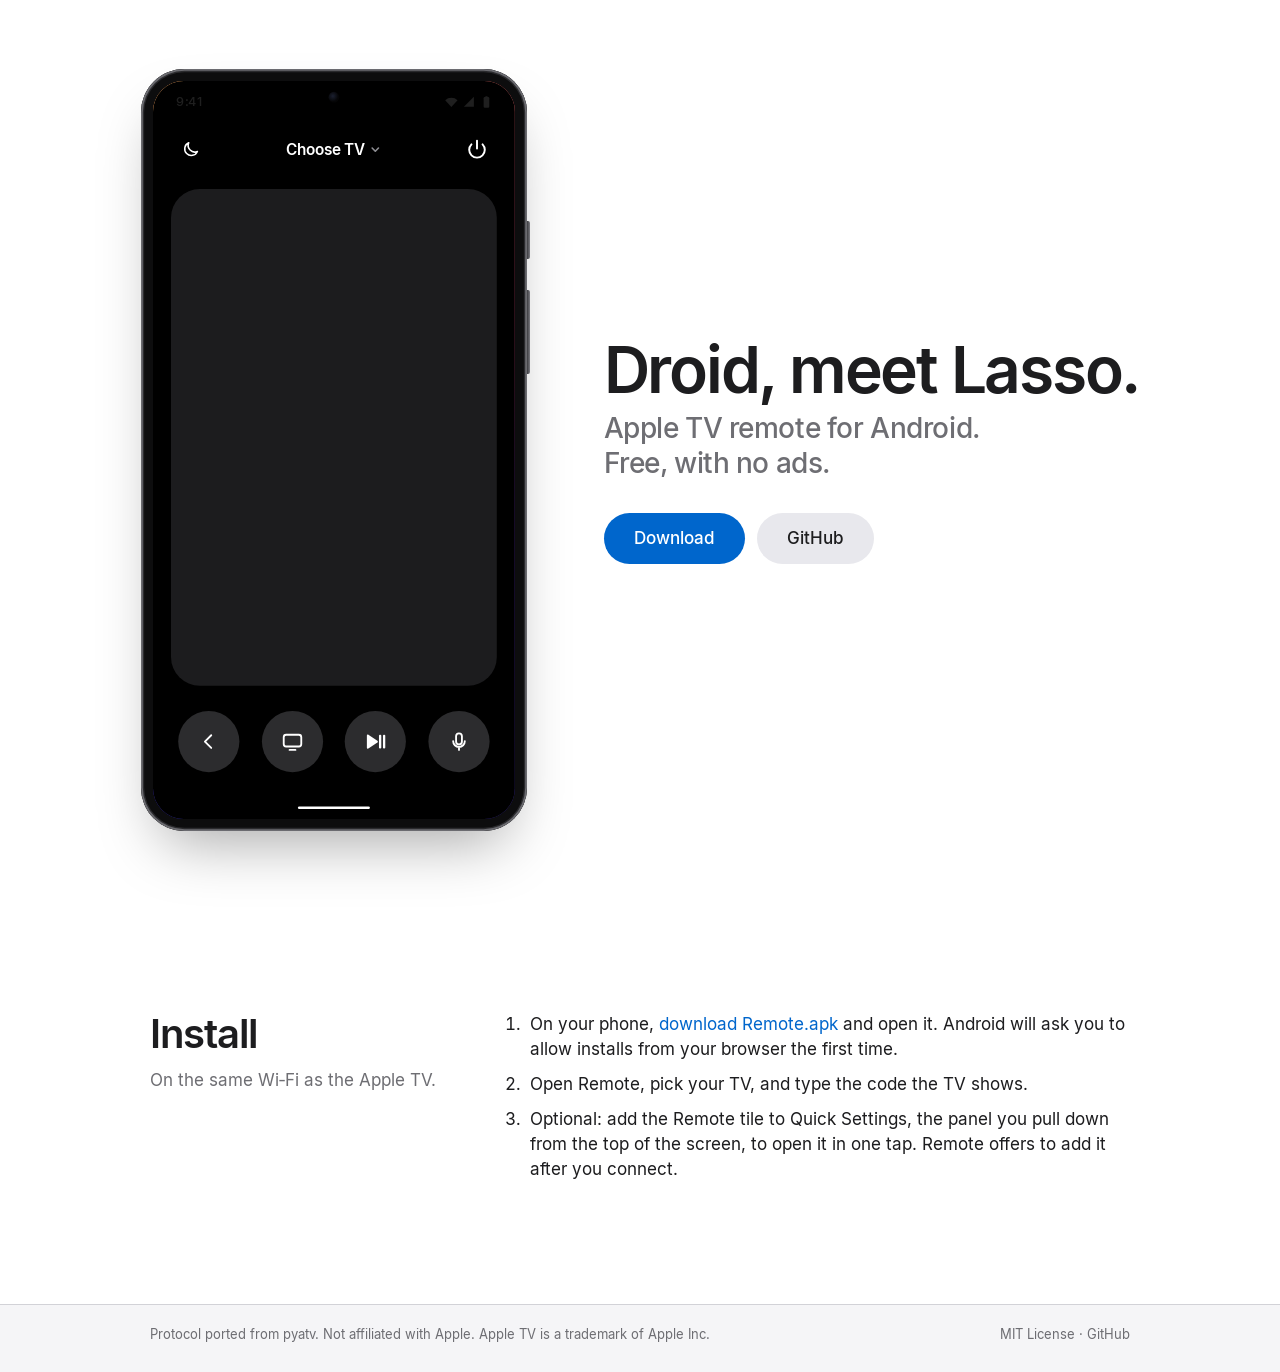
==== docs/index.html @ 144ef59c "Remote: an Apple TV remote for Android Talks to Apple TVs directly over Wi-Fi with the Companion pro" ====
<!doctype html>
<html lang="en">
<head>
<meta charset="utf-8">
<meta name="viewport" content="width=device-width, initial-scale=1">
<title>Remote: Apple TV remote for Android</title>
<meta name="description" content="A free, open-source Apple TV remote for Android, with no ads. It pairs with your TV and talks to it directly over Wi&#8209;Fi, the way the iPhone's remote does.">
<link rel="canonical" href="https://dvdsgl.github.io/tv-remote/">
<meta name="theme-color" content="#ffffff">

<meta property="og:type" content="website">
<meta property="og:site_name" content="Remote">
<meta property="og:url" content="https://dvdsgl.github.io/tv-remote/">
<meta property="og:title" content="Remote: Apple TV remote for Android">
<meta property="og:description" content="An open-source Apple TV remote for Android. It pairs with your TV and controls it over Wi&#8209;Fi.">
<meta property="og:image" content="https://dvdsgl.github.io/tv-remote/og.png">
<meta property="og:image:width" content="1200">
<meta property="og:image:height" content="630">
<meta property="og:image:alt" content="Remote on an Android phone and an unfolded foldable, next to the line: Droid, meet Lasso.">
<meta property="og:video" content="https://dvdsgl.github.io/tv-remote/og.mp4">
<meta property="og:video:secure_url" content="https://dvdsgl.github.io/tv-remote/og.mp4">
<meta property="og:video:type" content="video/mp4">
<meta property="og:video:width" content="1200">
<meta property="og:video:height" content="630">
<meta name="twitter:card" content="summary_large_image">
<meta name="twitter:title" content="Remote: Apple TV remote for Android">
<meta name="twitter:description" content="An open-source Apple TV remote for Android. It pairs with your TV and controls it over Wi&#8209;Fi.">
<meta name="twitter:image" content="https://dvdsgl.github.io/tv-remote/og.png">
<meta name="twitter:image:alt" content="Remote on an Android phone and an unfolded foldable, next to the line: Droid, meet Lasso.">

<link rel="icon" href="icon.svg?v=1fe44487" type="image/svg+xml">
<link rel="apple-touch-icon" href="icon.png?v=a7640735">
<link rel="alternate" type="text/plain" href="llms.txt" title="llms.txt">
<link rel="stylesheet" href="demo.css?v=3fcc8a46">
<style>
  @font-face { font-family: Inter; font-weight: 400; font-display: swap; src: url(fonts/inter_regular.ttf); }
  @font-face { font-family: Inter; font-weight: 500; font-display: swap; src: url(fonts/inter_medium.ttf); }
  @font-face { font-family: Inter; font-weight: 600; font-display: swap; src: url(fonts/inter_semibold.ttf); }
  :root { --ink: #1d1d1f; --dim: #6e6e73; --band: #f5f5f7; --rule: #d2d2d7; --link: #0066cc; }
  * { box-sizing: border-box; }
  html { background: #fff; color: var(--ink); font: 400 17px/1.47 Inter, system-ui, sans-serif;
    -webkit-font-smoothing: antialiased; text-rendering: optimizeLegibility; }
  body { margin: 0; }
  a { color: var(--link); text-decoration: none; }
  a:hover { text-decoration: underline; }
  img { display: block; max-width: 100%; height: auto; }
  .wrap { width: min(980px, 100% - 48px); margin: 0 auto; }

  /* The hero fills one screen: phone and copy stacked (portrait) or side by side (landscape). */
  .hero { min-height: 100svh; display: flex; flex-direction: column; align-items: center; justify-content: center;
    gap: 24px; padding: 20px 20px 28px; text-align: center; }
  .hero .demo { --s: min(var(--sh), var(--sw)); }
  .copy { display: flex; flex-direction: column; align-items: center; gap: 24px; }
  .actions { display: flex; flex-wrap: wrap; justify-content: center; gap: 12px; }
  .github { background: #e8e8ed; color: var(--ink); padding: 13px 30px; border-radius: 980px; font-weight: 500; font-size: 17px; }
  .github:hover { background: #dcdce1; text-decoration: none; }
  h1 { font-size: clamp(34px, 9.5vw, 80px); line-height: 1.05; font-weight: 600; letter-spacing: -0.035em; margin: 0; }
  .sub { font-size: clamp(19px, 4.6vw, 28px); line-height: 1.25; font-weight: 500; letter-spacing: -0.015em; color: var(--dim); margin: 8px 0 0; }
  @media (orientation: landscape) {
    .hero { flex-direction: row; gap: clamp(32px, 6vw, 96px); padding: 32px 40px; text-align: left; }
    .copy { align-items: flex-start; gap: 32px; }
    .actions { justify-content: flex-start; }
    h1 { font-size: clamp(36px, 5vw, 84px); }
  }
  .download { background: var(--link); color: #fff; padding: 13px 30px; border-radius: 980px; font-weight: 500; font-size: 17px; }
  .corner-download { position: fixed; z-index: 10; top: 16px; right: 16px; width: 40px; height: 40px; border-radius: 50%;
    background: var(--link); display: flex; align-items: center; justify-content: center; box-shadow: 0 2px 10px rgba(0,0,0,.12); }
  .corner-download:hover { background: #0077ed; text-decoration: none; }
  /* Side by side, Download is always in view. */
  @media (orientation: landscape) { .corner-download { display: none; } }
  .download:hover { background: #0077ed; text-decoration: none; }


  .install h2 { font-size: 40px; line-height: 1.1; font-weight: 600; letter-spacing: -0.025em; margin: 0; }

  .install { padding: 112px 0; }
  .install .wrap { display: grid; grid-template-columns: 300px 1fr; gap: 56px; align-items: start; }
  .install p { color: var(--dim); margin: 12px 0 0; }
  .steps { margin: 0; padding-left: 1.2em; color: var(--ink); }
  .steps li { margin: 0 0 10px; padding-left: 4px; }

  footer { background: var(--band); border-top: 1px solid var(--rule); padding: 20px 0 28px; font-size: 13px; color: var(--dim); }
  footer .wrap { display: flex; justify-content: space-between; gap: 24px; flex-wrap: wrap; }
  footer a { color: var(--dim); }

  /* hero-sizes:start (generated by tools/hero_sizes.py) */
  @media (orientation: portrait) and (max-width: 439px) {
    .hero { --sh: .3; --sw: .3; }
    @media (min-height: 360px) { .hero { --sh: 0.280; } }
    @media (min-height: 380px) { .hero { --sh: 0.280; } }
    @media (min-height: 400px) { .hero { --sh: 0.280; } }
    @media (min-height: 420px) { .hero { --sh: 0.280; } }
    @media (min-height: 440px) { .hero { --sh: 0.280; } }
    @media (min-height: 460px) { .hero { --sh: 0.280; } }
    @media (min-height: 480px) { .hero { --sh: 0.280; } }
    @media (min-height: 500px) { .hero { --sh: 0.280; } }
    @media (min-height: 520px) { .hero { --sh: 0.280; } }
    @media (min-height: 540px) { .hero { --sh: 0.283; } }
    @media (min-height: 560px) { .hero { --sh: 0.307; } }
    @media (min-height: 580px) { .hero { --sh: 0.331; } }
    @media (min-height: 600px) { .hero { --sh: 0.354; } }
    @media (min-height: 620px) { .hero { --sh: 0.378; } }
    @media (min-height: 640px) { .hero { --sh: 0.401; } }
    @media (min-height: 660px) { .hero { --sh: 0.425; } }
    @media (min-height: 680px) { .hero { --sh: 0.449; } }
    @media (min-height: 700px) { .hero { --sh: 0.472; } }
    @media (min-height: 720px) { .hero { --sh: 0.496; } }
    @media (min-height: 740px) { .hero { --sh: 0.519; } }
    @media (min-height: 760px) { .hero { --sh: 0.543; } }
    @media (min-height: 780px) { .hero { --sh: 0.567; } }
    @media (min-height: 800px) { .hero { --sh: 0.590; } }
    @media (min-height: 820px) { .hero { --sh: 0.614; } }
    @media (min-height: 840px) { .hero { --sh: 0.638; } }
    @media (min-height: 860px) { .hero { --sh: 0.661; } }
    @media (min-height: 880px) { .hero { --sh: 0.685; } }
    @media (min-height: 900px) { .hero { --sh: 0.708; } }
    @media (min-height: 920px) { .hero { --sh: 0.732; } }
    @media (min-height: 940px) { .hero { --sh: 0.756; } }
    @media (min-height: 960px) { .hero { --sh: 0.779; } }
    @media (min-height: 980px) { .hero { --sh: 0.803; } }
    @media (min-height: 1000px) { .hero { --sh: 0.826; } }
    @media (min-height: 1020px) { .hero { --sh: 0.850; } }
    @media (min-height: 1040px) { .hero { --sh: 0.874; } }
    @media (min-height: 1060px) { .hero { --sh: 0.897; } }
    @media (min-height: 1080px) { .hero { --sh: 0.921; } }
    @media (min-height: 1100px) { .hero { --sh: 0.945; } }
    @media (min-height: 1120px) { .hero { --sh: 0.950; } }
    @media (min-height: 1140px) { .hero { --sh: 0.950; } }
    @media (min-height: 1160px) { .hero { --sh: 0.950; } }
    @media (min-height: 1180px) { .hero { --sh: 0.950; } }
    @media (min-height: 1200px) { .hero { --sh: 0.950; } }
    @media (min-height: 1220px) { .hero { --sh: 0.950; } }
    @media (min-height: 1240px) { .hero { --sh: 0.950; } }
    @media (min-height: 1260px) { .hero { --sh: 0.950; } }
    @media (min-height: 1280px) { .hero { --sh: 0.950; } }
    @media (min-height: 1300px) { .hero { --sh: 0.950; } }
    @media (min-height: 1320px) { .hero { --sh: 0.950; } }
    @media (min-height: 1340px) { .hero { --sh: 0.950; } }
    @media (min-height: 1360px) { .hero { --sh: 0.950; } }
    @media (min-height: 1380px) { .hero { --sh: 0.950; } }
    @media (min-height: 1400px) { .hero { --sh: 0.950; } }
    @media (min-height: 1420px) { .hero { --sh: 0.950; } }
    @media (min-height: 1440px) { .hero { --sh: 0.950; } }
    @media (min-width: 280px) { .hero { --sw: 0.542; } }
    @media (min-width: 300px) { .hero { --sw: 0.581; } }
    @media (min-width: 320px) { .hero { --sw: 0.619; } }
    @media (min-width: 340px) { .hero { --sw: 0.658; } }
    @media (min-width: 360px) { .hero { --sw: 0.697; } }
    @media (min-width: 380px) { .hero { --sw: 0.735; } }
    @media (min-width: 400px) { .hero { --sw: 0.774; } }
    @media (min-width: 420px) { .hero { --sw: 0.813; } }
  }
  @media (orientation: portrait) and (min-width: 440px) and (max-width: 599px) {
    .hero { --sh: .3; --sw: .3; }
    @media (min-height: 360px) { .hero { --sh: 0.280; } }
    @media (min-height: 380px) { .hero { --sh: 0.280; } }
    @media (min-height: 400px) { .hero { --sh: 0.280; } }
    @media (min-height: 420px) { .hero { --sh: 0.280; } }
    @media (min-height: 440px) { .hero { --sh: 0.280; } }
    @media (min-height: 460px) { .hero { --sh: 0.280; } }
    @media (min-height: 480px) { .hero { --sh: 0.280; } }
    @media (min-height: 500px) { .hero { --sh: 0.280; } }
    @media (min-height: 520px) { .hero { --sh: 0.280; } }
    @media (min-height: 540px) { .hero { --sh: 0.280; } }
    @media (min-height: 560px) { .hero { --sh: 0.280; } }
    @media (min-height: 580px) { .hero { --sh: 0.300; } }
    @media (min-height: 600px) { .hero { --sh: 0.323; } }
    @media (min-height: 620px) { .hero { --sh: 0.347; } }
    @media (min-height: 640px) { .hero { --sh: 0.371; } }
    @media (min-height: 660px) { .hero { --sh: 0.394; } }
    @media (min-height: 680px) { .hero { --sh: 0.418; } }
    @media (min-height: 700px) { .hero { --sh: 0.442; } }
    @media (min-height: 720px) { .hero { --sh: 0.465; } }
    @media (min-height: 740px) { .hero { --sh: 0.489; } }
    @media (min-height: 760px) { .hero { --sh: 0.512; } }
    @media (min-height: 780px) { .hero { --sh: 0.536; } }
    @media (min-height: 800px) { .hero { --sh: 0.560; } }
    @media (min-height: 820px) { .hero { --sh: 0.583; } }
    @media (min-height: 840px) { .hero { --sh: 0.607; } }
    @media (min-height: 860px) { .hero { --sh: 0.630; } }
    @media (min-height: 880px) { .hero { --sh: 0.654; } }
    @media (min-height: 900px) { .hero { --sh: 0.678; } }
    @media (min-height: 920px) { .hero { --sh: 0.701; } }
    @media (min-height: 940px) { .hero { --sh: 0.725; } }
    @media (min-height: 960px) { .hero { --sh: 0.749; } }
    @media (min-height: 980px) { .hero { --sh: 0.772; } }
    @media (min-height: 1000px) { .hero { --sh: 0.796; } }
    @media (min-height: 1020px) { .hero { --sh: 0.819; } }
    @media (min-height: 1040px) { .hero { --sh: 0.843; } }
    @media (min-height: 1060px) { .hero { --sh: 0.867; } }
    @media (min-height: 1080px) { .hero { --sh: 0.890; } }
    @media (min-height: 1100px) { .hero { --sh: 0.914; } }
    @media (min-height: 1120px) { .hero { --sh: 0.937; } }
    @media (min-height: 1140px) { .hero { --sh: 0.950; } }
    @media (min-height: 1160px) { .hero { --sh: 0.950; } }
    @media (min-height: 1180px) { .hero { --sh: 0.950; } }
    @media (min-height: 1200px) { .hero { --sh: 0.950; } }
    @media (min-height: 1220px) { .hero { --sh: 0.950; } }
    @media (min-height: 1240px) { .hero { --sh: 0.950; } }
    @media (min-height: 1260px) { .hero { --sh: 0.950; } }
    @media (min-height: 1280px) { .hero { --sh: 0.950; } }
    @media (min-height: 1300px) { .hero { --sh: 0.950; } }
    @media (min-height: 1320px) { .hero { --sh: 0.950; } }
    @media (min-height: 1340px) { .hero { --sh: 0.950; } }
    @media (min-height: 1360px) { .hero { --sh: 0.950; } }
    @media (min-height: 1380px) { .hero { --sh: 0.950; } }
    @media (min-height: 1400px) { .hero { --sh: 0.950; } }
    @media (min-height: 1420px) { .hero { --sh: 0.950; } }
    @media (min-height: 1440px) { .hero { --sh: 0.950; } }
    @media (min-width: 440px) { .hero { --sw: 0.852; } }
    @media (min-width: 460px) { .hero { --sw: 0.890; } }
    @media (min-width: 480px) { .hero { --sw: 0.929; } }
    @media (min-width: 500px) { .hero { --sw: 0.950; } }
    @media (min-width: 520px) { .hero { --sw: 0.950; } }
    @media (min-width: 540px) { .hero { --sw: 0.950; } }
    @media (min-width: 560px) { .hero { --sw: 0.950; } }
    @media (min-width: 580px) { .hero { --sw: 0.950; } }
  }
  @media (orientation: portrait) and (min-width: 600px) {
    .hero { --sh: .3; --sw: .3; }
    @media (min-height: 360px) { .hero { --sh: 0.280; } }
    @media (min-height: 380px) { .hero { --sh: 0.280; } }
    @media (min-height: 400px) { .hero { --sh: 0.280; } }
    @media (min-height: 420px) { .hero { --sh: 0.280; } }
    @media (min-height: 440px) { .hero { --sh: 0.280; } }
    @media (min-height: 460px) { .hero { --sh: 0.280; } }
    @media (min-height: 480px) { .hero { --sh: 0.280; } }
    @media (min-height: 500px) { .hero { --sh: 0.280; } }
    @media (min-height: 520px) { .hero { --sh: 0.280; } }
    @media (min-height: 540px) { .hero { --sh: 0.280; } }
    @media (min-height: 560px) { .hero { --sh: 0.280; } }
    @media (min-height: 580px) { .hero { --sh: 0.280; } }
    @media (min-height: 600px) { .hero { --sh: 0.280; } }
    @media (min-height: 620px) { .hero { --sh: 0.295; } }
    @media (min-height: 640px) { .hero { --sh: 0.319; } }
    @media (min-height: 660px) { .hero { --sh: 0.342; } }
    @media (min-height: 680px) { .hero { --sh: 0.366; } }
    @media (min-height: 700px) { .hero { --sh: 0.390; } }
    @media (min-height: 720px) { .hero { --sh: 0.413; } }
    @media (min-height: 740px) { .hero { --sh: 0.437; } }
    @media (min-height: 760px) { .hero { --sh: 0.460; } }
    @media (min-height: 780px) { .hero { --sh: 0.484; } }
    @media (min-height: 800px) { .hero { --sh: 0.508; } }
    @media (min-height: 820px) { .hero { --sh: 0.531; } }
    @media (min-height: 840px) { .hero { --sh: 0.555; } }
    @media (min-height: 860px) { .hero { --sh: 0.579; } }
    @media (min-height: 880px) { .hero { --sh: 0.602; } }
    @media (min-height: 900px) { .hero { --sh: 0.626; } }
    @media (min-height: 920px) { .hero { --sh: 0.649; } }
    @media (min-height: 940px) { .hero { --sh: 0.673; } }
    @media (min-height: 960px) { .hero { --sh: 0.697; } }
    @media (min-height: 980px) { .hero { --sh: 0.720; } }
    @media (min-height: 1000px) { .hero { --sh: 0.744; } }
    @media (min-height: 1020px) { .hero { --sh: 0.767; } }
    @media (min-height: 1040px) { .hero { --sh: 0.791; } }
    @media (min-height: 1060px) { .hero { --sh: 0.815; } }
    @media (min-height: 1080px) { .hero { --sh: 0.838; } }
    @media (min-height: 1100px) { .hero { --sh: 0.862; } }
    @media (min-height: 1120px) { .hero { --sh: 0.885; } }
    @media (min-height: 1140px) { .hero { --sh: 0.909; } }
    @media (min-height: 1160px) { .hero { --sh: 0.933; } }
    @media (min-height: 1180px) { .hero { --sh: 0.950; } }
    @media (min-height: 1200px) { .hero { --sh: 0.950; } }
    @media (min-height: 1220px) { .hero { --sh: 0.950; } }
    @media (min-height: 1240px) { .hero { --sh: 0.950; } }
    @media (min-height: 1260px) { .hero { --sh: 0.950; } }
    @media (min-height: 1280px) { .hero { --sh: 0.950; } }
    @media (min-height: 1300px) { .hero { --sh: 0.950; } }
    @media (min-height: 1320px) { .hero { --sh: 0.950; } }
    @media (min-height: 1340px) { .hero { --sh: 0.950; } }
    @media (min-height: 1360px) { .hero { --sh: 0.950; } }
    @media (min-height: 1380px) { .hero { --sh: 0.950; } }
    @media (min-height: 1400px) { .hero { --sh: 0.950; } }
    @media (min-height: 1420px) { .hero { --sh: 0.950; } }
    @media (min-height: 1440px) { .hero { --sh: 0.950; } }
    @media (min-width: 600px) { .hero { --sw: 0.857; } }
    @media (min-width: 620px) { .hero { --sw: 0.886; } }
    @media (min-width: 640px) { .hero { --sw: 0.914; } }
    @media (min-width: 660px) { .hero { --sw: 0.943; } }
    @media (min-width: 680px) { .hero { --sw: 0.950; } }
    @media (min-width: 700px) { .hero { --sw: 0.950; } }
    @media (min-width: 720px) { .hero { --sw: 0.950; } }
    @media (min-width: 740px) { .hero { --sw: 0.950; } }
    @media (min-width: 760px) { .hero { --sw: 0.950; } }
    @media (min-width: 780px) { .hero { --sw: 0.950; } }
    @media (min-width: 800px) { .hero { --sw: 0.950; } }
    @media (min-width: 820px) { .hero { --sw: 0.950; } }
    @media (min-width: 840px) { .hero { --sw: 0.950; } }
    @media (min-width: 860px) { .hero { --sw: 0.950; } }
    @media (min-width: 880px) { .hero { --sw: 0.950; } }
    @media (min-width: 900px) { .hero { --sw: 0.950; } }
    @media (min-width: 920px) { .hero { --sw: 0.950; } }
    @media (min-width: 940px) { .hero { --sw: 0.950; } }
    @media (min-width: 960px) { .hero { --sw: 0.950; } }
    @media (min-width: 980px) { .hero { --sw: 0.950; } }
    @media (min-width: 1000px) { .hero { --sw: 0.950; } }
    @media (min-width: 1020px) { .hero { --sw: 0.950; } }
    @media (min-width: 1040px) { .hero { --sw: 0.950; } }
    @media (min-width: 1060px) { .hero { --sw: 0.950; } }
    @media (min-width: 1080px) { .hero { --sw: 0.950; } }
    @media (min-width: 1100px) { .hero { --sw: 0.950; } }
    @media (min-width: 1120px) { .hero { --sw: 0.950; } }
    @media (min-width: 1140px) { .hero { --sw: 0.950; } }
    @media (min-width: 1160px) { .hero { --sw: 0.950; } }
    @media (min-width: 1180px) { .hero { --sw: 0.950; } }
    @media (min-width: 1200px) { .hero { --sw: 0.950; } }
    @media (min-width: 1220px) { .hero { --sw: 0.950; } }
    @media (min-width: 1240px) { .hero { --sw: 0.950; } }
    @media (min-width: 1260px) { .hero { --sw: 0.950; } }
    @media (min-width: 1280px) { .hero { --sw: 0.950; } }
    @media (min-width: 1300px) { .hero { --sw: 0.950; } }
    @media (min-width: 1320px) { .hero { --sw: 0.950; } }
    @media (min-width: 1340px) { .hero { --sw: 0.950; } }
    @media (min-width: 1360px) { .hero { --sw: 0.950; } }
    @media (min-width: 1380px) { .hero { --sw: 0.950; } }
    @media (min-width: 1400px) { .hero { --sw: 0.950; } }
  }
  @media (orientation: landscape) {
    .hero { --sh: .3; --sw: .3; }
    @media (min-height: 360px) { .hero { --sh: 0.349; } }
    @media (min-height: 380px) { .hero { --sh: 0.373; } }
    @media (min-height: 400px) { .hero { --sh: 0.397; } }
    @media (min-height: 420px) { .hero { --sh: 0.420; } }
    @media (min-height: 440px) { .hero { --sh: 0.444; } }
    @media (min-height: 460px) { .hero { --sh: 0.468; } }
    @media (min-height: 480px) { .hero { --sh: 0.491; } }
    @media (min-height: 500px) { .hero { --sh: 0.515; } }
    @media (min-height: 520px) { .hero { --sh: 0.538; } }
    @media (min-height: 540px) { .hero { --sh: 0.562; } }
    @media (min-height: 560px) { .hero { --sh: 0.586; } }
    @media (min-height: 580px) { .hero { --sh: 0.609; } }
    @media (min-height: 600px) { .hero { --sh: 0.633; } }
    @media (min-height: 620px) { .hero { --sh: 0.656; } }
    @media (min-height: 640px) { .hero { --sh: 0.680; } }
    @media (min-height: 660px) { .hero { --sh: 0.704; } }
    @media (min-height: 680px) { .hero { --sh: 0.727; } }
    @media (min-height: 700px) { .hero { --sh: 0.751; } }
    @media (min-height: 720px) { .hero { --sh: 0.774; } }
    @media (min-height: 740px) { .hero { --sh: 0.798; } }
    @media (min-height: 760px) { .hero { --sh: 0.822; } }
    @media (min-height: 780px) { .hero { --sh: 0.845; } }
    @media (min-height: 800px) { .hero { --sh: 0.869; } }
    @media (min-height: 820px) { .hero { --sh: 0.893; } }
    @media (min-height: 840px) { .hero { --sh: 0.900; } }
    @media (min-height: 860px) { .hero { --sh: 0.900; } }
    @media (min-height: 880px) { .hero { --sh: 0.900; } }
    @media (min-height: 900px) { .hero { --sh: 0.900; } }
    @media (min-height: 920px) { .hero { --sh: 0.900; } }
    @media (min-height: 940px) { .hero { --sh: 0.900; } }
    @media (min-height: 960px) { .hero { --sh: 0.900; } }
    @media (min-height: 980px) { .hero { --sh: 0.900; } }
    @media (min-height: 1000px) { .hero { --sh: 0.900; } }
    @media (min-height: 1020px) { .hero { --sh: 0.900; } }
    @media (min-height: 1040px) { .hero { --sh: 0.900; } }
    @media (min-height: 1060px) { .hero { --sh: 0.900; } }
    @media (min-height: 1080px) { .hero { --sh: 0.900; } }
    @media (min-height: 1100px) { .hero { --sh: 0.900; } }
    @media (min-height: 1120px) { .hero { --sh: 0.900; } }
    @media (min-height: 1140px) { .hero { --sh: 0.900; } }
    @media (min-height: 1160px) { .hero { --sh: 0.900; } }
    @media (min-height: 1180px) { .hero { --sh: 0.900; } }
    @media (min-height: 1200px) { .hero { --sh: 0.900; } }
    @media (min-height: 1220px) { .hero { --sh: 0.900; } }
    @media (min-height: 1240px) { .hero { --sh: 0.900; } }
    @media (min-height: 1260px) { .hero { --sh: 0.900; } }
    @media (min-height: 1280px) { .hero { --sh: 0.900; } }
    @media (min-height: 1300px) { .hero { --sh: 0.900; } }
    @media (min-height: 1320px) { .hero { --sh: 0.900; } }
    @media (min-height: 1340px) { .hero { --sh: 0.900; } }
    @media (min-height: 1360px) { .hero { --sh: 0.900; } }
    @media (min-height: 1380px) { .hero { --sh: 0.900; } }
    @media (min-height: 1400px) { .hero { --sh: 0.900; } }
    @media (min-height: 1420px) { .hero { --sh: 0.900; } }
    @media (min-height: 1440px) { .hero { --sh: 0.900; } }
    @media (min-width: 480px) { .hero { --sw: 0.442; } }
    @media (min-width: 500px) { .hero { --sw: 0.461; } }
    @media (min-width: 520px) { .hero { --sw: 0.479; } }
    @media (min-width: 540px) { .hero { --sw: 0.498; } }
    @media (min-width: 560px) { .hero { --sw: 0.516; } }
    @media (min-width: 580px) { .hero { --sw: 0.535; } }
    @media (min-width: 600px) { .hero { --sw: 0.553; } }
    @media (min-width: 620px) { .hero { --sw: 0.571; } }
    @media (min-width: 640px) { .hero { --sw: 0.590; } }
    @media (min-width: 660px) { .hero { --sw: 0.608; } }
    @media (min-width: 680px) { .hero { --sw: 0.627; } }
    @media (min-width: 700px) { .hero { --sw: 0.645; } }
    @media (min-width: 720px) { .hero { --sw: 0.664; } }
    @media (min-width: 740px) { .hero { --sw: 0.682; } }
    @media (min-width: 760px) { .hero { --sw: 0.700; } }
    @media (min-width: 780px) { .hero { --sw: 0.719; } }
    @media (min-width: 800px) { .hero { --sw: 0.737; } }
    @media (min-width: 820px) { .hero { --sw: 0.756; } }
    @media (min-width: 840px) { .hero { --sw: 0.774; } }
    @media (min-width: 860px) { .hero { --sw: 0.793; } }
    @media (min-width: 880px) { .hero { --sw: 0.811; } }
    @media (min-width: 900px) { .hero { --sw: 0.829; } }
    @media (min-width: 920px) { .hero { --sw: 0.848; } }
    @media (min-width: 940px) { .hero { --sw: 0.866; } }
    @media (min-width: 960px) { .hero { --sw: 0.885; } }
    @media (min-width: 980px) { .hero { --sw: 0.900; } }
    @media (min-width: 1000px) { .hero { --sw: 0.900; } }
    @media (min-width: 1020px) { .hero { --sw: 0.900; } }
    @media (min-width: 1040px) { .hero { --sw: 0.900; } }
    @media (min-width: 1060px) { .hero { --sw: 0.900; } }
    @media (min-width: 1080px) { .hero { --sw: 0.900; } }
    @media (min-width: 1100px) { .hero { --sw: 0.900; } }
    @media (min-width: 1120px) { .hero { --sw: 0.900; } }
    @media (min-width: 1140px) { .hero { --sw: 0.900; } }
    @media (min-width: 1160px) { .hero { --sw: 0.900; } }
    @media (min-width: 1180px) { .hero { --sw: 0.900; } }
    @media (min-width: 1200px) { .hero { --sw: 0.900; } }
    @media (min-width: 1220px) { .hero { --sw: 0.900; } }
    @media (min-width: 1240px) { .hero { --sw: 0.900; } }
    @media (min-width: 1260px) { .hero { --sw: 0.900; } }
    @media (min-width: 1280px) { .hero { --sw: 0.900; } }
    @media (min-width: 1300px) { .hero { --sw: 0.900; } }
    @media (min-width: 1320px) { .hero { --sw: 0.900; } }
    @media (min-width: 1340px) { .hero { --sw: 0.900; } }
    @media (min-width: 1360px) { .hero { --sw: 0.900; } }
    @media (min-width: 1380px) { .hero { --sw: 0.900; } }
    @media (min-width: 1400px) { .hero { --sw: 0.900; } }
    @media (min-width: 1420px) { .hero { --sw: 0.900; } }
    @media (min-width: 1440px) { .hero { --sw: 0.900; } }
    @media (min-width: 1460px) { .hero { --sw: 0.900; } }
    @media (min-width: 1480px) { .hero { --sw: 0.900; } }
    @media (min-width: 1500px) { .hero { --sw: 0.900; } }
    @media (min-width: 1520px) { .hero { --sw: 0.900; } }
    @media (min-width: 1540px) { .hero { --sw: 0.900; } }
    @media (min-width: 1560px) { .hero { --sw: 0.900; } }
    @media (min-width: 1580px) { .hero { --sw: 0.900; } }
    @media (min-width: 1600px) { .hero { --sw: 0.900; } }
    @media (min-width: 1620px) { .hero { --sw: 0.900; } }
    @media (min-width: 1640px) { .hero { --sw: 0.900; } }
    @media (min-width: 1660px) { .hero { --sw: 0.900; } }
    @media (min-width: 1680px) { .hero { --sw: 0.900; } }
    @media (min-width: 1700px) { .hero { --sw: 0.900; } }
    @media (min-width: 1720px) { .hero { --sw: 0.900; } }
    @media (min-width: 1740px) { .hero { --sw: 0.900; } }
    @media (min-width: 1760px) { .hero { --sw: 0.900; } }
    @media (min-width: 1780px) { .hero { --sw: 0.900; } }
    @media (min-width: 1800px) { .hero { --sw: 0.900; } }
    @media (min-width: 1820px) { .hero { --sw: 0.900; } }
    @media (min-width: 1840px) { .hero { --sw: 0.900; } }
    @media (min-width: 1860px) { .hero { --sw: 0.900; } }
    @media (min-width: 1880px) { .hero { --sw: 0.900; } }
    @media (min-width: 1900px) { .hero { --sw: 0.900; } }
    @media (min-width: 1920px) { .hero { --sw: 0.900; } }
    @media (min-width: 1940px) { .hero { --sw: 0.900; } }
    @media (min-width: 1960px) { .hero { --sw: 0.900; } }
    @media (min-width: 1980px) { .hero { --sw: 0.900; } }
    @media (min-width: 2000px) { .hero { --sw: 0.900; } }
    @media (min-width: 2020px) { .hero { --sw: 0.900; } }
    @media (min-width: 2040px) { .hero { --sw: 0.900; } }
    @media (min-width: 2060px) { .hero { --sw: 0.900; } }
    @media (min-width: 2080px) { .hero { --sw: 0.900; } }
    @media (min-width: 2100px) { .hero { --sw: 0.900; } }
    @media (min-width: 2120px) { .hero { --sw: 0.900; } }
    @media (min-width: 2140px) { .hero { --sw: 0.900; } }
    @media (min-width: 2160px) { .hero { --sw: 0.900; } }
    @media (min-width: 2180px) { .hero { --sw: 0.900; } }
    @media (min-width: 2200px) { .hero { --sw: 0.900; } }
    @media (min-width: 2220px) { .hero { --sw: 0.900; } }
    @media (min-width: 2240px) { .hero { --sw: 0.900; } }
    @media (min-width: 2260px) { .hero { --sw: 0.900; } }
    @media (min-width: 2280px) { .hero { --sw: 0.900; } }
    @media (min-width: 2300px) { .hero { --sw: 0.900; } }
    @media (min-width: 2320px) { .hero { --sw: 0.900; } }
    @media (min-width: 2340px) { .hero { --sw: 0.900; } }
    @media (min-width: 2360px) { .hero { --sw: 0.900; } }
    @media (min-width: 2380px) { .hero { --sw: 0.900; } }
    @media (min-width: 2400px) { .hero { --sw: 0.900; } }
    @media (min-width: 2420px) { .hero { --sw: 0.900; } }
    @media (min-width: 2440px) { .hero { --sw: 0.900; } }
    @media (min-width: 2460px) { .hero { --sw: 0.900; } }
    @media (min-width: 2480px) { .hero { --sw: 0.900; } }
    @media (min-width: 2500px) { .hero { --sw: 0.900; } }
    @media (min-width: 2520px) { .hero { --sw: 0.900; } }
    @media (min-width: 2540px) { .hero { --sw: 0.900; } }
    @media (min-width: 2560px) { .hero { --sw: 0.900; } }
    @media (min-width: 2580px) { .hero { --sw: 0.900; } }
    @media (min-width: 2600px) { .hero { --sw: 0.900; } }
  }
  /* hero-sizes:end */
  @media (max-width: 860px) {
          .install h2 { font-size: 32px; }
        .install { padding: 72px 0; }
    .install .wrap { grid-template-columns: 1fr; gap: 24px; }
  }
</style>
</head>
<body>

<a class="corner-download" href="https://github.com/dvdsgl/tv-remote/releases/latest/download/Remote.apk" aria-label="Download Remote.apk" title="Download"><svg width="18" height="18" viewBox="0 0 24 24" fill="none" stroke="#fff" stroke-width="2.4" stroke-linecap="round" stroke-linejoin="round"><path d="M12 4v14M6 12l6 6 6-6"/></svg></a>

<header class="hero">
  <div class="stage">
    <div class="demo" role="img" aria-label="Remote on an Android phone: open it from the home screen, choose your Apple TV, type the code the TV shows, and swipe on the touch surface. Later, open it again from its Quick Settings tile.">
      <div class="key" style="top:20%;height:5%"></div><div class="key" style="top:29%;height:11%"></div>
      <div class="viewport"><div class="scene" aria-hidden="true">
        <div class="bar"><span>9:41</span><span><svg width="15" height="15" viewBox="0 0 24 24"><path d="M12 20.5 1 8.4a16.2 16.2 0 0 1 22 0z"/></svg><svg width="14" height="14" viewBox="0 0 24 24"><path d="M21.5 2.5v19h-19z"/></svg><svg width="15" height="15" viewBox="0 0 24 24"><rect x="10" y="1.5" width="4" height="2.2" rx=".6"/><rect x="7" y="3" width="10" height="19" rx="2"/></svg></span></div>
        <div class="abs home"><div class="abs clock">9:41</div><div class="abs date">Wednesday, October 28</div><div class="slot-ic" style="left:35.75px;top:540px"><div class="app-ic" style="background:#D3E3FD"><svg width="26" height="26" viewBox="0 0 24 24" fill="none" stroke="#0B305E" stroke-width="1.8" stroke-linecap="round" stroke-linejoin="round"><circle cx="12" cy="12" r="8"/><path d="M12 7.5V12l3 2"/></svg></div><b>Clock</b></div><div class="slot-ic" style="left:127.25px;top:540px"><div class="app-ic" style="background:#EADDFF"><svg width="26" height="26" viewBox="0 0 24 24" fill="none" stroke="#3B2471" stroke-width="1.8" stroke-linecap="round" stroke-linejoin="round"><rect x="4" y="5.5" width="16" height="14" rx="2.5"/><path d="M4 10h16M8.5 3.5v4M15.5 3.5v4"/></svg></div><b>Calendar</b></div><div class="slot-ic" style="left:218.75px;top:540px"><div class="app-ic remote-ic"><i></i><em><s></s><u></u></em></div><b>Remote</b></div><div class="slot-ic" style="left:310.25px;top:540px"><div class="app-ic" style="background:#C4EED0"><svg width="26" height="26" viewBox="0 0 24 24" fill="none" stroke="#0F3D22" stroke-width="1.8" stroke-linecap="round" stroke-linejoin="round"><path d="M4 7.5a2 2 0 0 1 2-2h4l2 2h6a2 2 0 0 1 2 2v7a2 2 0 0 1-2 2H6a2 2 0 0 1-2-2z"/></svg></div><b>Files</b></div><div class="slot-ic" style="left:35.75px;top:646px"><div class="app-ic" style="background:#C4EED0"><svg width="26" height="26" viewBox="0 0 24 24" fill="none" stroke="#0F3D22" stroke-width="1.8" stroke-linecap="round" stroke-linejoin="round"><path d="M6.5 4h3l1.5 4-2 1.5a10 10 0 0 0 5.5 5.5l1.5-2 4 1.5v3a2 2 0 0 1-2 2A15 15 0 0 1 4.5 6a2 2 0 0 1 2-2z"/></svg></div></div><div class="slot-ic" style="left:127.25px;top:646px"><div class="app-ic" style="background:#D3E3FD"><svg width="26" height="26" viewBox="0 0 24 24" fill="none" stroke="#0B305E" stroke-width="1.8" stroke-linecap="round" stroke-linejoin="round"><path d="M4.5 6.5a2 2 0 0 1 2-2h11a2 2 0 0 1 2 2v8a2 2 0 0 1-2 2H10l-4 3v-3h.5a2 2 0 0 1-2-2z"/></svg></div></div><div class="slot-ic" style="left:218.75px;top:646px"><div class="app-ic" style="background:#FFDBCB"><svg width="26" height="26" viewBox="0 0 24 24" fill="none" stroke="#5A2A12" stroke-width="1.8" stroke-linecap="round" stroke-linejoin="round"><circle cx="12" cy="12" r="8"/><path d="M4 12h16M12 4a12 12 0 0 1 0 16M12 4a12 12 0 0 0 0 16"/></svg></div></div><div class="slot-ic" style="left:310.25px;top:646px"><div class="app-ic" style="background:#EADDFF"><svg width="26" height="26" viewBox="0 0 24 24" fill="none" stroke="#3B2471" stroke-width="1.8" stroke-linecap="round" stroke-linejoin="round"><rect x="3.5" y="6.5" width="17" height="12" rx="2.5"/><circle cx="12" cy="12.5" r="3.3"/><path d="M8.5 6.5 10 4.5h4l1.5 2"/></svg></div></div>
          <div class="abs search"><svg width="20" height="20" viewBox="0 0 24 24" fill="none" stroke="#5f6368" stroke-width="2" stroke-linecap="round"><circle cx="11" cy="11" r="6.5"/><path d="m16 16 4 4"/></svg>Search</div></div>
        <div class="abs qs-scrim"></div>
        <div class="abs qs"><div class="bright"><i><svg width="20" height="20" viewBox="0 0 24 24" fill="none" stroke="#fff" stroke-width="2" stroke-linecap="round"><circle cx="12" cy="12" r="4"/><path d="M12 2.5v2M12 19.5v2M4.6 4.6 6 6M18 18l1.4 1.4M2.5 12h2M19.5 12h2M4.6 19.4 6 18M18 6l1.4-1.4"/></svg></i></div>
          <div class="tiles"><div class="tile on"><svg width="22" height="22" viewBox="0 0 24 24" fill="#fff"><path d="M12 20.5 1.5 8.7a15.5 15.5 0 0 1 21 0z"/></svg>Internet</div>
            <div class="tile on"><svg width="22" height="22" viewBox="0 0 24 24" fill="none" stroke="#fff" stroke-width="2" stroke-linecap="round" stroke-linejoin="round"><path d="m7 7 10 10-5 4.5V2.5L17 7 7 17"/></svg>Bluetooth</div>
            <div class="tile remote"><svg width="22" height="22" viewBox="0 0 24 24" fill="#1f1f1f"><path d="M8 2h8a3 3 0 0 1 3 3v9a3 3 0 0 1-3 3H8a3 3 0 0 1-3-3V5a3 3 0 0 1 3-3z"/><circle cx="6.6" cy="20.5" r="1.6"/><circle cx="10.2" cy="20.5" r="1.6"/><circle cx="13.8" cy="20.5" r="1.6"/><circle cx="17.4" cy="20.5" r="1.6"/></svg><div>Remote<small>Living Room</small></div></div>
            <div class="tile"><svg width="22" height="22" viewBox="0 0 24 24" fill="none" stroke="#1f1f1f" stroke-width="2" stroke-linecap="round" stroke-linejoin="round"><path d="M8 2.5h8l-1.5 6H9.5zM9.5 8.5h5v12a1.5 1.5 0 0 1-1.5 1.5h-2a1.5 1.5 0 0 1-1.5-1.5z"/></svg>Flashlight</div></div>
          <div class="grip"></div></div>
        <div class="abs app">
          <div class="abs name a">Choose TV<svg width="16" height="16" viewBox="0 0 16 16" fill="none"><path d="M4.5 6.5 8 10l3.5-3.5" stroke="#8E8E93" stroke-width="1.8" stroke-linecap="round" stroke-linejoin="round"/></svg></div><div class="abs name b">Living Room<svg width="16" height="16" viewBox="0 0 16 16" fill="none"><path d="M4.5 6.5 8 10l3.5-3.5" stroke="#8E8E93" stroke-width="1.8" stroke-linecap="round" stroke-linejoin="round"/></svg></div>
          <div class="abs mode"><svg width="22" height="22" viewBox="0 0 24 24" fill="none" stroke="#fff" stroke-width="1.9" stroke-linecap="round" stroke-linejoin="round"><path d="M20 14.5A8 8 0 0 1 9.5 4a8 8 0 1 0 10.5 10.5z"/></svg></div>
          <div class="abs power"><svg width="26" height="26" viewBox="0 0 24 24" fill="none" stroke="#fff" stroke-width="2" stroke-linecap="round"><path d="M12 3v8"/><path d="M6.3 6.8a8 8 0 1 0 11.4 0"/></svg></div>
          <div class="abs surface"><div class="abs glow"></div></div>
          <div class="abs btn" style="left:28px"><svg width="26" height="26" viewBox="0 0 24 24" fill="none" stroke="#fff" stroke-width="1.9" stroke-linecap="round" stroke-linejoin="round"><path d="M14.5 5.5 8 12l6.5 6.5"/></svg></div><div class="abs btn" style="left:120.67px"><svg width="26" height="26" viewBox="0 0 24 24" fill="none" stroke="#fff" stroke-width="1.9" stroke-linecap="round" stroke-linejoin="round"><rect x="3" y="5" width="18" height="12" rx="2.5"/><path d="M9 20.5h6"/></svg></div><div class="abs btn" style="left:213.33px"><svg width="28" height="28" viewBox="0 0 24 24" fill="#fff"><path d="M4 6.2v11.6c0 .7.8 1.2 1.4.8l8.6-5.8a1 1 0 0 0 0-1.6L5.4 5.4C4.8 5 4 5.5 4 6.2z"/><rect x="15.5" y="5.5" width="2.2" height="13" rx="1"/><rect x="19.3" y="5.5" width="2.2" height="13" rx="1"/></svg></div><div class="abs btn" style="left:306px"><svg width="26" height="26" viewBox="0 0 24 24" fill="none" stroke="#fff" stroke-width="1.9" stroke-linecap="round" stroke-linejoin="round"><path d="M12 3.5a3 3 0 0 1 3 3V12a3 3 0 0 1-6 0V6.5a3 3 0 0 1 3-3z"/><path d="M6 11.5a6 6 0 0 0 12 0M12 17.5v3"/></svg></div>
          <div class="abs scrim"></div>
          <div class="abs sheet"><div class="grab"></div><h3>Choose a TV</h3>
            <div class="row press"><div class="tvic"><svg width="22" height="22" viewBox="0 0 24 24" fill="none" stroke="#fff" stroke-width="1.8" stroke-linecap="round" stroke-linejoin="round"><rect x="3" y="5" width="18" height="12" rx="2.5"/><path d="M9 20.5h6"/></svg></div><div><b>Living Room</b><small>Apple TV 4K · Not paired</small></div></div>
            <div class="row"><div class="tvic"><svg width="22" height="22" viewBox="0 0 24 24" fill="none" stroke="#fff" stroke-width="1.8" stroke-linecap="round" stroke-linejoin="round"><rect x="3" y="5" width="18" height="12" rx="2.5"/><path d="M9 20.5h6"/></svg></div><div><b>Bedroom</b><small>Apple TV HD · Not paired</small></div></div></div>
          <div class="abs pair"><div class="abs cancel">Cancel</div><div class="abs title">Enter code</div>
            <div class="abs msg a">Shown on Living Room</div><div class="abs msg b">Pairing</div>
            <div class="abs slot" style="left:71px"><span style="animation:d-d1 var(--t) infinite">3</span></div><div class="abs slot" style="left:139px"><span style="animation:d-d2 var(--t) infinite">8</span></div><div class="abs slot" style="left:207px"><span style="animation:d-d3 var(--t) infinite">1</span></div><div class="abs slot" style="left:275px"><span style="animation:d-d4 var(--t) infinite">5</span></div><div class="abs ring"></div><div class="abs k" style="left:56px;top:413px;animation:d-k3 var(--t) infinite">1</div><div class="abs k" style="left:162px;top:413px">2</div><div class="abs k" style="left:268px;top:413px;animation:d-k1 var(--t) infinite">3</div><div class="abs k" style="left:56px;top:507px">4</div><div class="abs k" style="left:162px;top:507px;animation:d-k4 var(--t) infinite">5</div><div class="abs k" style="left:268px;top:507px">6</div><div class="abs k" style="left:56px;top:601px">7</div><div class="abs k" style="left:162px;top:601px;animation:d-k2 var(--t) infinite">8</div><div class="abs k" style="left:268px;top:601px">9</div><div class="abs k" style="left:162px;top:695px">0</div><div class="abs" style="left:268px;top:695px;width:78px;height:78px;display:flex;align-items:center;justify-content:center"><svg width="30" height="30" viewBox="0 0 24 24" fill="none" stroke="#fff" stroke-width="1.6" stroke-linecap="round" stroke-linejoin="round"><path d="M9 5.5h10a2 2 0 0 1 2 2v9a2 2 0 0 1-2 2H9L3 12z"/><path d="M11.5 9.5l5 5M16.5 9.5l-5 5"/></svg></div></div>
        </div>
        <div class="abs finger"></div><div class="abs handle"></div><div class="cam"></div>
      </div></div>
    </div>
  </div>
  <div class="copy">
    <div class="titles"><h1>Droid, meet Lasso.</h1><p class="sub">Apple TV remote for Android.<br>Free, with no ads.</p></div>
    <div class="actions"><a class="download" href="https://github.com/dvdsgl/tv-remote/releases/latest/download/Remote.apk">Download</a>
      <a class="github" href="https://github.com/dvdsgl/tv-remote">GitHub</a></div>
  </div>
</header>

<section class="install" id="install">
  <div class="wrap">
    <div><h2>Install</h2><p>On the same Wi&#8209;Fi as the Apple TV.</p></div>
    <div>
      <ol class="steps">
        <li>On your phone, <a href="https://github.com/dvdsgl/tv-remote/releases/latest/download/Remote.apk">download Remote.apk</a> and open it. Android will ask you to allow installs from your browser the first time.</li>
        <li>Open Remote, pick your TV, and type the code the TV shows.</li>
        <li>Optional: add the Remote tile to Quick Settings, the panel you pull down from the top of the screen, to open it in one tap. Remote offers to add it after you connect.</li>
      </ol>
    </div>
  </div>
</section>

<footer><div class="wrap"><span>Protocol ported from <a href="https://github.com/postlund/pyatv">pyatv</a>. Not affiliated with Apple. Apple TV is a trademark of Apple Inc.</span><span><a href="https://github.com/dvdsgl/tv-remote/blob/main/LICENSE">MIT License</a> · <a href="https://github.com/dvdsgl/tv-remote">GitHub</a></span></div></footer>
</body>
</html>
---- docs/demo.css ----
/*
 * The hero animation: a 14 s loop on a phone, designed in Paper ("Hero anim" frames).
 * Home screen, tap Remote; the app opens; choose a TV; type the code; swipe and tap. Then
 * back home, pull down Quick Settings and open the remote again from its tile.
 * Everything is laid out in a 402x820 space (a 20:9-ish Pixel screen) and scaled to --w.
 * All animations share one 20 s duration. The keyframes are generated from a timeline in
 * seconds by tools/hero_keyframes.py; edit that and paste its output here.
 */
/* A Pixel-style phone: flat metal rail, gentle corners, thin even bezel that scales with
   the phone (11px at full size, --s .82), power key above a long volume rocker. */
.demo { --s: .82; --w: calc(402px * var(--s)); --b: calc(13.4px * var(--s)); --t: 20s; position: relative;
  width: calc(var(--w) + 2 * var(--b)); margin: 0 auto; padding: var(--b); border-radius: calc(var(--w) * .12);
  background: #0d0d0e;
  box-shadow: inset 0 0 0 calc(2px * var(--s)) #6b6b70, inset 0 0 0 calc(3.5px * var(--s)) #2a2a2d,
    0 30px 60px -20px rgba(0,0,0,.35); }
.demo .key { position: absolute; right: calc(-4px * var(--s)); width: calc(4px * var(--s)); border-radius: 0 2px 2px 0;
  background: linear-gradient(90deg, #3a3a3e, #7a7a80); }
.demo .viewport { position: relative; width: var(--w); height: calc(var(--w) * 820 / 402); border-radius: calc(var(--w) * .085);
  overflow: hidden; background: #000; isolation: isolate; transform: translateZ(0); }
.demo .scene { position: absolute; left: 0; top: 0; width: 402px; height: 820px; transform: scale(var(--s));
  transform-origin: 0 0; font-family: Inter, system-ui, sans-serif; color: #fff; text-align: left; }
.demo .scene * { box-sizing: border-box; }
.demo .abs { position: absolute; }
.demo .cam { position: absolute; z-index: 9; top: 12px; left: 195px; width: 12px; height: 12px; border-radius: 50%;
  background: radial-gradient(circle at 40% 40%, #1b2030, #050506 60%); }

/* Shared status bar */
.demo .bar { position: absolute; z-index: 8; color: #1f1f1f; animation: d-bar var(--t) infinite; left: 0; top: 0; width: 402px; height: 44px; display: flex; align-items: center;
  justify-content: space-between; padding: 2px 24px 0 26px; font-size: 14px; font-weight: 500; letter-spacing: .01em; }
.demo .bar svg { display: block; }
.demo .bar svg { fill: currentColor; }
.demo .bar span:last-child { display: flex; gap: 5px; align-items: center; }

/* Home screen */
.demo .home { inset: 0; color: #fff;
  /* A rich sunset mesh: gold, coral and magenta into violet and deep indigo. */
  background:
    radial-gradient(70% 45% at 8% 6%, #ffc76b 0%, rgba(255,199,107,0) 70%),
    radial-gradient(60% 45% at 95% 22%, #ff5f8f 0%, rgba(255,95,143,0) 72%),
    radial-gradient(75% 55% at 30% 55%, #c23ec9 0%, rgba(194,62,201,0) 72%),
    radial-gradient(70% 50% at 85% 75%, #6a3cf0 0%, rgba(106,60,240,0) 72%),
    radial-gradient(60% 40% at 15% 100%, #2b2fb8 0%, rgba(43,47,184,0) 75%),
    linear-gradient(170deg, #ff8a5b 0%, #e2457f 35%, #8b3ad6 65%, #2a2780 100%);
}
.demo .clock { left: 28px; top: 100px; font-size: 64px; font-weight: 400; color: #fff; text-shadow: 0 1px 12px rgba(0,0,0,.18); letter-spacing: -0.03em; line-height: 68px; }
.demo .date { left: 28px; top: 172px; font-size: 16px; color: rgba(255,255,255,.88); text-shadow: 0 1px 8px rgba(0,0,0,.18); }
.demo .app-ic { width: 56px; height: 56px; border-radius: 28px; display: flex; align-items: center; justify-content: center; }
.demo .app-ic + b { position: absolute; top: 64px; left: 50%; transform: translateX(-50%); font-size: 12px; font-weight: 500; white-space: nowrap; color: #fff; text-shadow: 0 1px 4px rgba(0,0,0,.35); }
.demo .slot-ic { position: absolute; width: 56px; height: 56px; }
.demo .remote-ic { background: linear-gradient(180deg, #2a2a2d, #111113); box-shadow: 0 0 0 1px rgba(255,255,255,.18), 0 4px 12px rgba(0,0,0,.25); flex-direction: column; gap: 4px; }
.demo .remote-ic i { display: block; width: 22px; height: 23px; border-radius: 5px; background: #3e3e42; }
.demo .remote-ic em { display: flex; gap: 2px; }
.demo .remote-ic em::before, .demo .remote-ic em::after, .demo .remote-ic em s, .demo .remote-ic em u {
  content: ""; display: block; width: 4.5px; height: 4.5px; border-radius: 3px; background: #5e5e64; }
.demo .search { left: 18px; top: 724px; width: 366px; height: 52px; border-radius: 26px; background: #fff;
  box-shadow: 0 1px 3px rgba(0,0,0,.08); display: flex; align-items: center; gap: 12px; padding: 0 20px; font-size: 15px; color: #5f6368; }
.demo .handle { left: 161px; top: 806px; width: 80px; height: 3px; border-radius: 2px; background: #fff; z-index: 8; }

/* The app: remote underneath, opening from the icon */
.demo .app { inset: 0; background: #000; animation: d-app var(--t) infinite; }
.demo .home { transform-origin: 50% 50%; }
.demo .name { left: 0; width: 402px; top: 64px; text-align: center; font-size: 17px; font-weight: 600; letter-spacing: -0.01em; }
.demo .name svg { vertical-align: -2px; margin-left: 4px; }
.demo .name.a { animation: d-name-a var(--t) infinite; }
.demo .name.b { opacity: 0; animation: d-name-b var(--t) infinite; }
.demo .power { left: 347px; top: 63px; }
.demo .surface { left: 20px; top: 120px; width: 362px; height: 552px; border-radius: 32px; background: #1c1c1e; overflow: hidden; }
.demo .glow { width: 220px; height: 220px; margin: -110px 0 0 -110px; border-radius: 50%; opacity: 0;
  background: radial-gradient(circle, rgba(255,255,255,.2) 0%, rgba(255,255,255,0) 70%); animation: d-glow var(--t) infinite; }
.demo .btn { top: 700px; width: 68px; height: 68px; border-radius: 34px; background: #2c2c2e; display: flex; align-items: center; justify-content: center; }

/* TV picker: a floating card */
.demo .scrim { inset: 0; background: #000; opacity: 0; animation: d-scrim var(--t) infinite; }
.demo .sheet { left: 10px; width: 382px; bottom: 34px; border-radius: 28px; background: #1c1c1e; padding: 10px 0 14px;
  transform: translateY(120%); animation: d-sheet var(--t) infinite; }
.demo .sheet .grab { width: 36px; height: 5px; border-radius: 3px; background: #48484a; margin: 0 auto 14px; }
.demo .sheet h3 { margin: 0; padding: 4px 24px 12px; font-size: 20px; font-weight: 600; letter-spacing: -0.01em; }
.demo .row { position: relative; display: flex; align-items: center; gap: 14px; padding: 12px 24px; }
.demo .row.press { animation: d-row var(--t) infinite; }
.demo .row .tvic { width: 44px; height: 44px; border-radius: 22px; background: #2c2c2e; display: flex; align-items: center; justify-content: center; }
.demo .row b { display: block; font-size: 17px; font-weight: 500; }
.demo .row small { display: block; font-size: 14px; color: #8e8e93; margin-top: 3px; }

/* Pairing */
.demo .pair { inset: 0; background: #000; transform: translateY(100%); animation: d-pair var(--t) infinite; }
.demo .cancel { left: 20px; top: 59px; font-size: 17px; color: #0a84ff; }
.demo .title { left: 0; width: 402px; top: 152px; text-align: center; font-size: 28px; font-weight: 600; letter-spacing: -0.02em; }
.demo .msg { left: 0; width: 402px; top: 194px; text-align: center; font-size: 15px; color: #8e8e93; }
.demo .msg.b { opacity: 0; animation: d-msg-b var(--t) infinite; }
.demo .msg.a { animation: d-msg-a var(--t) infinite; }
.demo .slot { top: 227px; width: 56px; height: 68px; border-radius: 14px; background: #1c1c1e; display: flex; align-items: center;
  justify-content: center; font-size: 32px; font-weight: 600; }
.demo .slot span { opacity: 0; }
.demo .ring { top: 227px; left: 71px; width: 56px; height: 68px; border-radius: 14px; box-shadow: inset 0 0 0 2px #0a84ff;
  animation: d-ring var(--t) infinite; }
.demo .k { width: 78px; height: 78px; border-radius: 39px; background: #2c2c2e; display: flex; align-items: center;
  justify-content: center; font-size: 34px; }

/* Quick Settings (light, Material) */
.demo .qs-scrim { inset: 0; background: rgba(0,0,0,.25); opacity: 0; animation: d-qs-scrim var(--t) infinite; }
.demo .qs { left: 0; top: 0; width: 402px; padding: 48px 16px 22px; background: #f3f4f8; border-radius: 0 0 28px 28px;
  display: flex; flex-direction: column; gap: 14px; color: #1f1f1f; transform: translateY(-105%); animation: d-qs var(--t) infinite; }
.demo .qs .bright { height: 44px; border-radius: 22px; background: #dde3ea; }
.demo .qs .bright i { display: flex; align-items: center; width: 62%; height: 44px; border-radius: 22px; background: #0b57d0; padding-left: 16px; }
.demo .qs .tiles { display: grid; grid-template-columns: 1fr 1fr; gap: 14px 12px; }
.demo .qs .tile { height: 64px; border-radius: 32px; background: #e1e3e8; display: flex; align-items: center; gap: 12px; padding: 0 18px;
  font-size: 15px; font-weight: 600; }
.demo .qs .tile.on { background: #0b57d0; color: #fff; }
.demo .qs .tile.remote { animation: d-tile var(--t) infinite; }
.demo .qs .tile small { display: block; font-size: 12px; font-weight: 400; color: #444746; }
.demo .qs .grip { width: 36px; height: 4px; border-radius: 2px; background: #c4c7cc; margin: 2px auto 0; }

/* Finger */
.demo .finger { z-index: 7; width: 44px; height: 44px; border-radius: 22px; background: rgba(120,120,126,.45);
  box-shadow: 0 0 0 2px rgba(255,255,255,.85), 0 2px 10px rgba(0,0,0,.25); opacity: 0; animation: d-finger var(--t) infinite; }

@keyframes d-home {
  0.00%, 6.25% { transform: scale(1); }
  8.75%, 56.50% { transform: scale(.94); }
  59.00%, 71.75% { transform: scale(1); }
  74.25%, 87.50% { transform: scale(.94); }
  90.00%, 100.00% { transform: scale(1); }
}
@keyframes d-app {
  0.00%, 6.25% { opacity: 0; clip-path: inset(540px 128px 224px 218px round 28px); }
  6.50% { opacity: 1; clip-path: inset(540px 128px 224px 218px round 28px); }
  8.75%, 56.50% { opacity: 1; clip-path: inset(0px 0px 0px 0px round 0px); }
  58.75% { opacity: 1; clip-path: inset(540px 128px 224px 218px round 28px); }
  59.00%, 71.75% { opacity: 0; clip-path: inset(540px 128px 224px 218px round 28px); }
  71.80% { opacity: 0; clip-path: inset(184px 207px 572px 16px round 32px); }
  72.00% { opacity: 1; clip-path: inset(184px 207px 572px 16px round 32px); }
  74.25%, 87.50% { opacity: 1; clip-path: inset(0px 0px 0px 0px round 0px); }
  89.75% { opacity: 1; clip-path: inset(540px 128px 224px 218px round 28px); }
  90.00%, 100.00% { opacity: 0; clip-path: inset(540px 128px 224px 218px round 28px); }
}
@keyframes d-name-a {
  0.00%, 33.95% { opacity: 1; }
  34.00%, 100.00% { opacity: 0; }
}
@keyframes d-name-b {
  0.00%, 33.95% { opacity: 0; }
  34.00%, 99.50% { opacity: 1; }
  100.00% { opacity: 0; }
}
@keyframes d-scrim {
  0.00%, 9.00% { opacity: 0; }
  11.50%, 17.00% { opacity: .6; }
  19.50%, 100.00% { opacity: 0; }
}
@keyframes d-sheet {
  0.00%, 9.00% { transform: translateY(120%); }
  11.50%, 17.00% { transform: translateY(0); }
  19.50%, 100.00% { transform: translateY(120%); }
}
@keyframes d-row {
  0.00%, 15.70% { background: transparent; }
  16.00%, 16.60% { background: #2c2c2e; }
  17.10%, 100.00% { background: transparent; }
}
@keyframes d-pair {
  0.00%, 17.00% { transform: translateY(100%); }
  19.50%, 34.00% { transform: translateY(0); }
  36.50%, 100.00% { transform: translateY(100%); }
}
@keyframes d-msg-a {
  0.00%, 30.95% { opacity: 1; }
  31.00%, 100.00% { opacity: 0; }
}
@keyframes d-msg-b {
  0.00%, 30.95% { opacity: 0; }
  31.00%, 100.00% { opacity: 1; }
}
@keyframes d-ring {
  0.00%, 21.50% { left: 71px; opacity: 1; }
  21.55%, 24.00% { left: 139px; opacity: 1; }
  24.05%, 26.50% { left: 207px; opacity: 1; }
  26.55%, 29.00% { left: 275px; opacity: 1; }
  29.05%, 100.00% { left: 275px; opacity: 0; }
}
@keyframes d-d1 {
  0.00%, 21.50% { opacity: 0; }
  21.55%, 99.00% { opacity: 1; }
  99.50%, 100.00% { opacity: 0; }
}
@keyframes d-k1 {
  0.00%, 21.35% { background: #2c2c2e; }
  21.50%, 22.00% { background: #48484a; }
  22.40%, 100.00% { background: #2c2c2e; }
}
@keyframes d-d2 {
  0.00%, 24.00% { opacity: 0; }
  24.05%, 99.00% { opacity: 1; }
  99.50%, 100.00% { opacity: 0; }
}
@keyframes d-k2 {
  0.00%, 23.85% { background: #2c2c2e; }
  24.00%, 24.50% { background: #48484a; }
  24.90%, 100.00% { background: #2c2c2e; }
}
@keyframes d-d3 {
  0.00%, 26.50% { opacity: 0; }
  26.55%, 99.00% { opacity: 1; }
  99.50%, 100.00% { opacity: 0; }
}
@keyframes d-k3 {
  0.00%, 26.35% { background: #2c2c2e; }
  26.50%, 27.00% { background: #48484a; }
  27.40%, 100.00% { background: #2c2c2e; }
}
@keyframes d-d4 {
  0.00%, 29.00% { opacity: 0; }
  29.05%, 99.00% { opacity: 1; }
  99.50%, 100.00% { opacity: 0; }
}
@keyframes d-k4 {
  0.00%, 28.85% { background: #2c2c2e; }
  29.00%, 29.50% { background: #48484a; }
  29.90%, 100.00% { background: #2c2c2e; }
}
@keyframes d-finger {
  0.00% { left: 224px; top: 546px; opacity: 0; transform: scale(1); }
  4.75% { left: 224px; top: 546px; opacity: 0; transform: scale(1); }
  5.35% { left: 224px; top: 546px; opacity: 1; }
  5.70% { left: 224px; top: 546px; transform: scale(1); }
  6.00% { left: 224px; top: 546px; transform: scale(.8); }
  6.50% { left: 224px; top: 546px; transform: scale(1); }
  6.60% { left: 224px; top: 546px; opacity: 0; transform: scale(1); }
  14.75% { left: 150px; top: 646px; opacity: 0; transform: scale(1); }
  15.35% { left: 150px; top: 646px; opacity: 1; }
  15.70% { left: 150px; top: 646px; transform: scale(1); }
  16.00% { left: 150px; top: 646px; transform: scale(.8); }
  16.50% { left: 150px; top: 646px; transform: scale(1); }
  17.10% { left: 150px; top: 646px; opacity: 0; transform: scale(1); }
  20.25% { left: 285px; top: 430px; opacity: 0; transform: scale(1); }
  20.85% { left: 285px; top: 430px; opacity: 1; }
  21.20% { left: 285px; top: 430px; transform: scale(1); }
  21.50% { left: 285px; top: 430px; transform: scale(.8); }
  22.00% { left: 285px; top: 430px; transform: scale(1); }
  22.10% { left: 285px; top: 430px; }
  23.50% { left: 179px; top: 618px; transform: scale(1); }
  24.00% { left: 179px; top: 618px; transform: scale(.8); }
  24.50% { left: 179px; top: 618px; transform: scale(1); opacity: 1; }
  26.00% { left: 73px; top: 430px; transform: scale(1); }
  26.50% { left: 73px; top: 430px; transform: scale(.8); }
  27.00% { left: 73px; top: 430px; transform: scale(1); opacity: 1; }
  28.50% { left: 179px; top: 524px; transform: scale(1); }
  29.00% { left: 179px; top: 524px; transform: scale(.8); }
  29.50% { left: 179px; top: 524px; transform: scale(1); opacity: 1; }
  30.25% { left: 179px; top: 524px; opacity: 0; transform: scale(1); }
  37.40% { left: 88px; top: 363px; opacity: 0; }
  38.00% { left: 88px; top: 363px; opacity: 1; }
  42.50% { left: 278px; top: 363px; opacity: 1; }
  43.10% { left: 278px; top: 363px; opacity: 0; }
  44.90% { left: 278px; top: 403px; opacity: 0; }
  45.50% { left: 278px; top: 403px; opacity: 1; }
  50.00% { left: 88px; top: 403px; opacity: 1; }
  50.60% { left: 88px; top: 403px; opacity: 0; }
  51.75% { left: 179px; top: 383px; opacity: 0; transform: scale(1); }
  52.35% { left: 179px; top: 383px; opacity: 1; }
  52.70% { left: 179px; top: 383px; transform: scale(1); }
  53.00% { left: 179px; top: 383px; transform: scale(.8); }
  53.50% { left: 179px; top: 383px; transform: scale(1); }
  54.10% { left: 179px; top: 383px; opacity: 0; transform: scale(1); }
  61.40% { left: 179px; top: -4px; opacity: 0; }
  62.00% { left: 179px; top: -4px; opacity: 1; }
  65.50% { left: 179px; top: 278px; opacity: 1; }
  66.10% { left: 179px; top: 278px; opacity: 0; }
  69.00% { left: 83px; top: 194px; opacity: 0; transform: scale(1); }
  69.60% { left: 83px; top: 194px; opacity: 1; }
  70.70% { left: 83px; top: 194px; transform: scale(1); }
  71.00% { left: 83px; top: 194px; transform: scale(.8); }
  71.50% { left: 83px; top: 194px; transform: scale(1); }
  72.10% { left: 83px; top: 194px; opacity: 0; transform: scale(1); }
  77.90% { left: 88px; top: 383px; opacity: 0; }
  78.50% { left: 88px; top: 383px; opacity: 1; }
  82.50% { left: 278px; top: 383px; opacity: 1; }
  83.10% { left: 278px; top: 383px; opacity: 0; }
  100.00% { left: 278px; top: 383px; opacity: 0; transform: scale(1); }
}
@keyframes d-glow {
  0.00% { left: 90px; top: 265px; opacity: 0; }
  37.40% { left: 90px; top: 265px; opacity: 0; }
  38.00% { left: 90px; top: 265px; opacity: 1; }
  42.50% { left: 280px; top: 265px; opacity: 1; }
  43.50% { left: 280px; top: 265px; opacity: 0; }
  44.90% { left: 280px; top: 305px; opacity: 0; }
  45.50% { left: 280px; top: 305px; opacity: 1; }
  50.00% { left: 90px; top: 305px; opacity: 1; }
  51.00% { left: 90px; top: 305px; opacity: 0; }
  51.90% { left: 181px; top: 260px; opacity: 0; }
  52.50% { left: 181px; top: 260px; opacity: 0.8; }
  53.50% { left: 181px; top: 260px; opacity: 0.8; }
  54.50% { left: 181px; top: 260px; opacity: 0; }
  77.90% { left: 90px; top: 285px; opacity: 0; }
  78.50% { left: 90px; top: 285px; opacity: 1; }
  82.50% { left: 280px; top: 285px; opacity: 1; }
  83.50% { left: 280px; top: 285px; opacity: 0; }
  100.00% { left: 280px; top: 260px; opacity: 0; }
}
@keyframes d-qs {
  0.00%, 62.00% { transform: translateY(-105%); }
  65.50%, 72.25% { transform: translateY(0); }
  74.25%, 100.00% { transform: translateY(-105%); }
}
@keyframes d-qs-scrim {
  0.00%, 62.00% { opacity: 0; }
  65.50%, 72.25% { opacity: 1; }
  74.25%, 100.00% { opacity: 0; }
}
@keyframes d-tile {
  0.00%, 70.85% { background: #e1e3e8; }
  71.10%, 72.00% { background: #c9ccd3; }
  72.50%, 100.00% { background: #e1e3e8; }
}
@keyframes d-bar {
  0.00%, 62.25% { color: #fff; }
  63.75%, 73.00% { color: #1f1f1f; }
  74.00%, 100.00% { color: #fff; }
}


/* The top bar's mode button (the moon, as in dark mode). */
.demo .mode { left: 20px; top: 54px; width: 44px; height: 44px; display: flex; align-items: center; justify-content: center; }

/* Without motion: just the remote. */
@media (prefers-reduced-motion: reduce) {
  .demo .home, .demo .sheet, .demo .scrim, .demo .pair, .demo .finger, .demo .glow, .demo .name.a, .demo .qs, .demo .qs-scrim { display: none; }
  .demo .app, .demo .name.b { animation: none; opacity: 1; transform: none; clip-path: none; }
  .demo .bar { animation: none; color: #fff; }
}
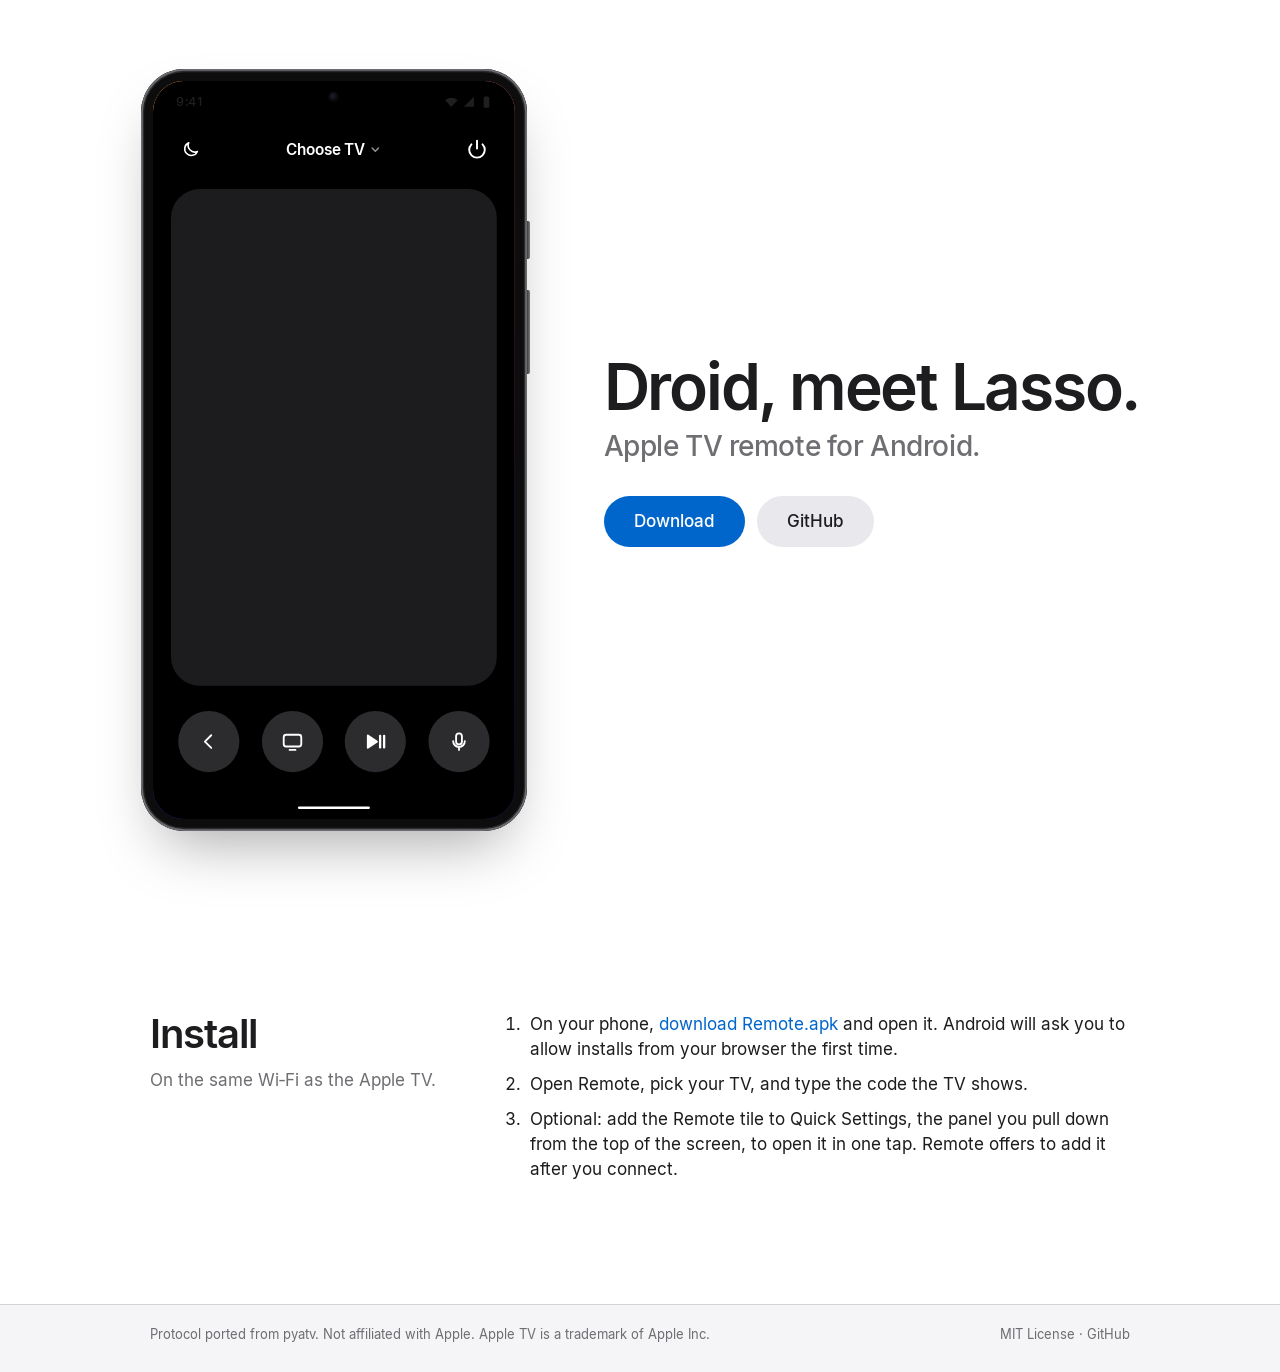
==== commit f1b99059: "Drop the no-ads line from the landing page Co-Authored-By: Claude Opus 5.5 <noreply@anthropic.com>" ====
--- a/docs/index.html
+++ b/docs/index.html
@@ -526,7 +526,7 @@
     </div>
   </div>
   <div class="copy">
-    <div class="titles"><h1>Droid, meet Lasso.</h1><p class="sub">Apple TV remote for Android.<br>Free, with no ads.</p></div>
+    <div class="titles"><h1>Droid, meet Lasso.</h1><p class="sub">Apple TV remote for Android.</p></div>
     <div class="actions"><a class="download" href="https://github.com/dvdsgl/tv-remote/releases/latest/download/Remote.apk">Download</a>
       <a class="github" href="https://github.com/dvdsgl/tv-remote">GitHub</a></div>
   </div>
